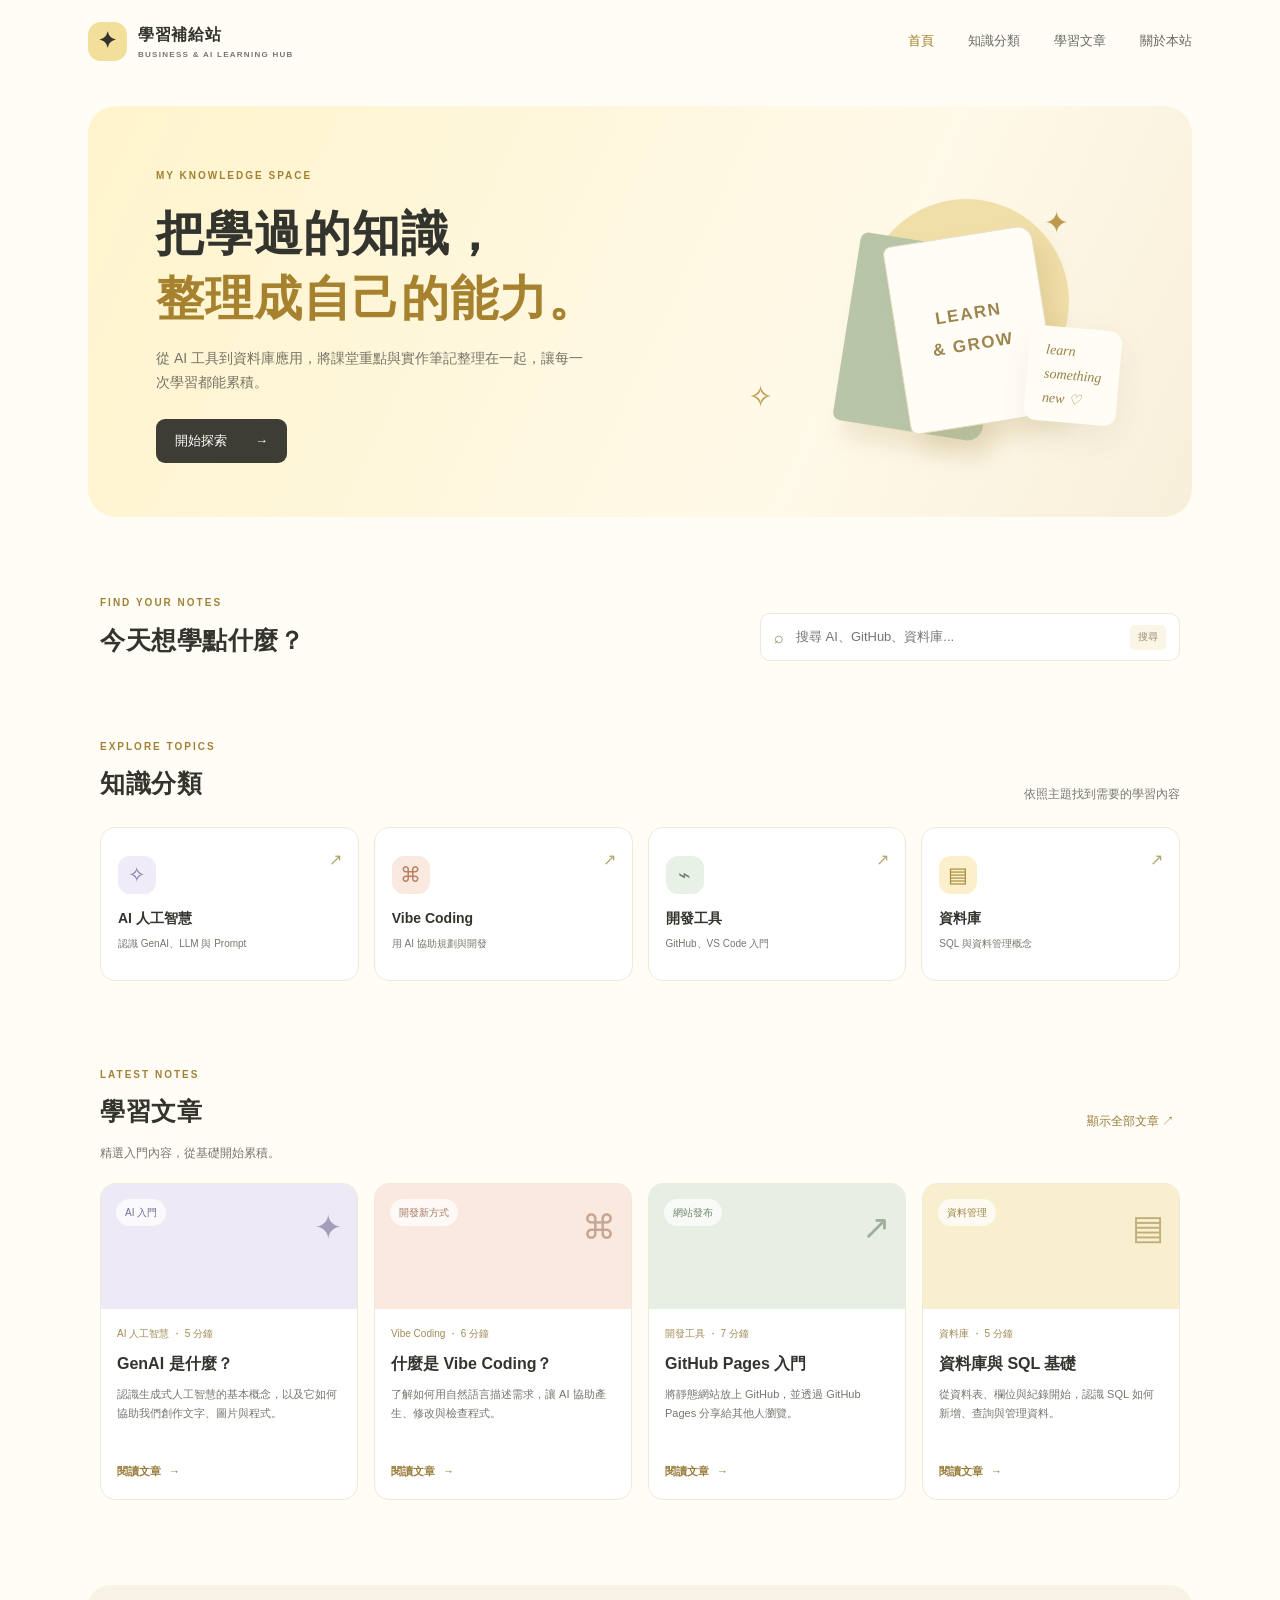
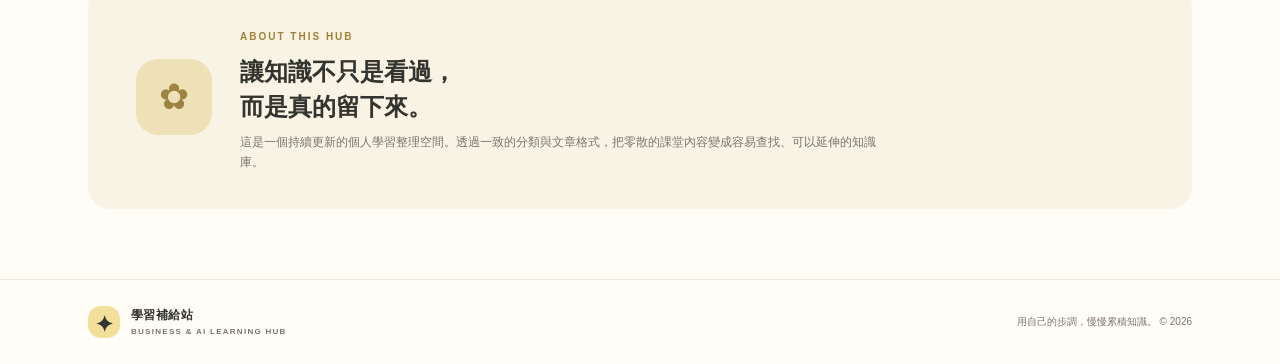
==== index.html @ 2a72de05 "Initial commit - 建立 AI 學習知識庫" ====
<!doctype html>
<html lang="zh-Hant">
<head>
  <meta charset="utf-8">
  <meta name="viewport" content="width=device-width, initial-scale=1">
  <meta name="description" content="整理 AI、Vibe Coding、GitHub 與資料庫知識的商資系學習網站。">
  <title>商資系 AI 學習知識庫</title>
  <link rel="stylesheet" href="style.css">
</head>
<body>
  <header class="site-header">
    <a class="brand" href="index.html" aria-label="回到首頁">
      <span class="brand-mark">✦</span>
      <span>學習補給站<small>BUSINESS & AI LEARNING HUB</small></span>
    </a>
    <nav aria-label="主要導覽">
      <a class="active" href="#home">首頁</a>
      <a href="#topics">知識分類</a>
      <a href="#articles">學習文章</a>
      <a href="#about">關於本站</a>
    </nav>
  </header>

  <main>
    <section class="hero" id="home">
      <div class="hero-copy">
        <span class="eyebrow">MY KNOWLEDGE SPACE</span>
        <h1>把學過的知識，<br><em>整理成自己的能力。</em></h1>
        <p>從 AI 工具到資料庫應用，將課堂重點與實作筆記整理在一起，讓每一次學習都能累積。</p>
        <a class="primary-btn" href="#articles">開始探索 <span>→</span></a>
      </div>
      <div class="hero-art" aria-label="學習知識插畫" role="img">
        <div class="sun"></div><div class="book book-back"></div><div class="book book-front"></div>
        <div class="spark spark-one">✦</div><div class="spark spark-two">✧</div>
        <div class="art-note">learn<br>something<br>new ♡</div>
      </div>
    </section>

    <section class="search-section" aria-label="搜尋文章">
      <div><span class="section-kicker">FIND YOUR NOTES</span><h2>今天想學點什麼？</h2></div>
      <label class="search-box"><span>⌕</span><input id="searchInput" type="search" placeholder="搜尋 AI、GitHub、資料庫..." aria-label="搜尋文章"><kbd>搜尋</kbd></label>
    </section>

    <section class="section" id="topics">
      <div class="section-heading"><div><span class="section-kicker">EXPLORE TOPICS</span><h2>知識分類</h2></div><p>依照主題找到需要的學習內容</p></div>
      <div class="topic-grid">
        <button class="topic-card" data-category="AI 人工智慧"><span class="topic-icon lavender">✧</span><strong>AI 人工智慧</strong><small>認識 GenAI、LLM 與 Prompt</small><span class="topic-arrow">↗</span></button>
        <button class="topic-card" data-category="Vibe Coding"><span class="topic-icon peach">⌘</span><strong>Vibe Coding</strong><small>用 AI 協助規劃與開發</small><span class="topic-arrow">↗</span></button>
        <button class="topic-card" data-category="開發工具"><span class="topic-icon mint">⌁</span><strong>開發工具</strong><small>GitHub、VS Code 入門</small><span class="topic-arrow">↗</span></button>
        <button class="topic-card" data-category="資料庫"><span class="topic-icon yellow">▤</span><strong>資料庫</strong><small>SQL 與資料管理概念</small><span class="topic-arrow">↗</span></button>
      </div>
    </section>

    <section class="section articles-section" id="articles">
      <div class="section-heading"><div><span class="section-kicker">LATEST NOTES</span><h2>學習文章</h2></div><button class="text-btn" id="clearFilter">顯示全部文章 ↗</button></div>
      <p class="results-note" id="resultsNote" aria-live="polite">精選入門內容，從基礎開始累積。</p>
      <div class="article-grid" id="articleGrid">
        <article class="article-card" data-category="AI 人工智慧" data-search="GenAI 生成式人工智慧 文字 圖片">
          <div class="article-top ai-bg"><span>AI 入門</span><b>✦</b></div><div class="article-body"><div class="meta">AI 人工智慧 ・ 5 分鐘</div><h3>GenAI 是什麼？</h3><p>認識生成式人工智慧的基本概念，以及它如何協助我們創作文字、圖片與程式。</p><a href="pages/genai.html">閱讀文章 <span>→</span></a></div>
        </article>
        <article class="article-card" data-category="Vibe Coding" data-search="Vibe Coding AI 程式 開發">
          <div class="article-top vibe-bg"><span>開發新方式</span><b>⌘</b></div><div class="article-body"><div class="meta">Vibe Coding ・ 6 分鐘</div><h3>什麼是 Vibe Coding？</h3><p>了解如何用自然語言描述需求，讓 AI 協助產生、修改與檢查程式。</p><a href="pages/vibe-coding.html">閱讀文章 <span>→</span></a></div>
        </article>
        <article class="article-card" data-category="開發工具" data-search="GitHub Pages 網站 部署 Repository">
          <div class="article-top github-bg"><span>網站發布</span><b>↗</b></div><div class="article-body"><div class="meta">開發工具 ・ 7 分鐘</div><h3>GitHub Pages 入門</h3><p>將靜態網站放上 GitHub，並透過 GitHub Pages 分享給其他人瀏覽。</p><a href="pages/github-pages.html">閱讀文章 <span>→</span></a></div>
        </article>
        <article class="article-card" data-category="資料庫" data-search="資料庫 SQL 資料表 查詢">
          <div class="article-top db-bg"><span>資料管理</span><b>▤</b></div><div class="article-body"><div class="meta">資料庫 ・ 5 分鐘</div><h3>資料庫與 SQL 基礎</h3><p>從資料表、欄位與紀錄開始，認識 SQL 如何新增、查詢與管理資料。</p><a href="pages/database.html">閱讀文章 <span>→</span></a></div>
        </article>
      </div>
      <div class="empty-state" id="emptyState" hidden>找不到符合的文章，試試其他關鍵字吧！</div>
    </section>

    <section class="about" id="about"><div class="about-icon">✿</div><div><span class="section-kicker">ABOUT THIS HUB</span><h2>讓知識不只是看過，<br>而是真的留下來。</h2><p>這是一個持續更新的個人學習整理空間。透過一致的分類與文章格式，把零散的課堂內容變成容易查找、可以延伸的知識庫。</p></div></section>
  </main>

  <footer><a class="brand footer-brand" href="index.html"><span class="brand-mark">✦</span><span>學習補給站<small>BUSINESS & AI LEARNING HUB</small></span></a><span>用自己的步調，慢慢累積知識。 © 2026</span></footer>
  <script src="script.js"></script>
</body>
</html>
---- style.css ----
:root{--paper:#fffdf5;--cream:#fff8df;--yellow:#f2df9a;--ink:#34342f;--muted:#77766e;--line:#eee9d9;--white:#fff;--shadow:0 12px 35px rgba(74,64,35,.07)}
*{box-sizing:border-box}html{scroll-behavior:smooth}body{margin:0;background:var(--paper);color:var(--ink);font-family:Inter,"Noto Sans TC","Microsoft JhengHei",sans-serif;line-height:1.7}a{color:inherit;text-decoration:none}button,input{font:inherit}.site-header{height:82px;max-width:1160px;margin:auto;padding:0 28px;display:flex;align-items:center;justify-content:space-between}.brand{display:flex;align-items:center;gap:11px;font-weight:800;letter-spacing:.04em}.brand-mark{display:grid;place-items:center;width:39px;height:39px;border-radius:13px;background:var(--yellow);font-size:22px}.brand small{display:block;font-size:8px;letter-spacing:.16em;color:var(--muted);font-weight:600}.site-header nav{display:flex;gap:34px;font-size:13px;color:#68675f}.site-header nav a{padding:8px 0}.site-header nav a:hover,.site-header nav .active{color:#a17c24}.hero{max-width:1104px;min-height:410px;margin:24px auto 0;padding:54px 68px;border-radius:28px;background:linear-gradient(115deg,#fff4cc,#fff9e9 68%,#f8efda);display:grid;grid-template-columns:1.15fr .85fr;align-items:center;overflow:hidden}.eyebrow,.section-kicker{font-size:10px;letter-spacing:.2em;color:#a18135;font-weight:800}.hero h1{font-size:clamp(32px,4vw,48px);line-height:1.35;letter-spacing:.02em;margin:15px 0}.hero h1 em{font-style:normal;color:#a6812e}.hero-copy p{max-width:440px;color:#777367;font-size:14px;margin:0 0 25px}.primary-btn{display:inline-flex;gap:28px;align-items:center;padding:11px 19px;background:#3e3d35;color:white;border-radius:9px;font-size:13px}.primary-btn:hover{background:#75663f}.hero-art{height:270px;position:relative;display:grid;place-items:center}.sun{position:absolute;width:205px;height:205px;border-radius:50%;background:#f1dfaa;right:55px;top:22px}.book{position:absolute;width:150px;height:190px;border-radius:8px 15px 15px 8px;transform:rotate(-9deg);box-shadow:12px 16px 22px #b49b5a35}.book-back{background:#b8c5a7;right:128px;top:65px;transform:rotate(9deg)}.book-front{background:#fffdf6;right:78px;top:58px;border:1px solid #e8dfc5;display:grid;place-items:center}.book-front:after{content:"LEARN\A & GROW";white-space:pre;text-align:center;line-height:1.8;font-size:17px;font-weight:800;letter-spacing:.1em;color:#9c854e}.art-note{position:absolute;right:5px;bottom:23px;background:#fffdf5;padding:12px 17px;border-radius:12px;box-shadow:var(--shadow);font-family:Georgia,serif;font-style:italic;color:#9a8047;font-size:14px;transform:rotate(5deg)}.spark{position:absolute;color:#bd9b4e;font-size:30px}.spark-one{top:20px;right:55px}.spark-two{bottom:25px;left:35px}.search-section,.section{max-width:1104px;margin:70px auto 0;padding:0 12px}.search-section{display:flex;align-items:end;justify-content:space-between;gap:25px}.search-section h2,.section-heading h2{font-size:25px;margin:4px 0 0;letter-spacing:.02em}.search-box{width:min(420px,48%);height:48px;border:1px solid var(--line);background:white;border-radius:10px;display:flex;align-items:center;padding:0 13px;gap:10px;color:#9b8a5d}.search-box input{border:0;outline:0;min-width:0;flex:1;color:var(--ink);font-size:13px}.search-box kbd{font-size:10px;color:#9a8e70;background:#faf5e7;padding:4px 8px;border-radius:5px}.section-heading{display:flex;justify-content:space-between;align-items:end;margin-bottom:22px}.section-heading>p,.results-note{font-size:12px;color:var(--muted);margin:0}.topic-grid{display:grid;grid-template-columns:repeat(4,1fr);gap:15px}.topic-card{position:relative;text-align:left;background:white;border:1px solid var(--line);border-radius:15px;padding:20px 17px;min-height:154px;cursor:pointer;color:var(--ink);transition:.2s}.topic-card:hover,.topic-card.selected{transform:translateY(-3px);border-color:#d7bf78;box-shadow:var(--shadow)}.topic-icon{display:grid;place-items:center;width:38px;height:38px;border-radius:12px;font-size:21px;margin-bottom:13px}.lavender{background:#f0ebf8;color:#8676a6}.peach{background:#fae9df;color:#ba8061}.mint{background:#e8f1e6;color:#71896b}.yellow{background:#fbf0cb;color:#a78938}.topic-card strong{display:block;font-size:14px}.topic-card small{display:block;color:var(--muted);font-size:10px;margin-top:4px}.topic-arrow{position:absolute;right:16px;top:18px;color:#b6a36e}.articles-section{margin-top:78px}.text-btn{border:0;background:none;color:#967b3b;font-size:12px;cursor:pointer}.results-note{margin-top:-12px;margin-bottom:20px}.article-grid{display:grid;grid-template-columns:repeat(4,1fr);gap:16px}.article-card{background:white;border:1px solid var(--line);border-radius:15px;overflow:hidden;transition:.2s}.article-card:hover{transform:translateY(-4px);box-shadow:var(--shadow)}.article-top{height:125px;padding:15px;display:flex;justify-content:space-between;align-items:start}.article-top span{font-size:10px;background:#ffffffb8;padding:5px 9px;border-radius:20px}.article-top b{font-size:34px;font-weight:500;opacity:.6}.ai-bg{background:#eee9f6;color:#766b93}.vibe-bg{background:#f9e9df;color:#a8795f}.github-bg{background:#e7eee4;color:#71856b}.db-bg{background:#f8efce;color:#9c8544}.article-body{padding:16px}.meta{font-size:10px;color:#a18c58}.article-body h3{font-size:16px;margin:8px 0}.article-body p{font-size:11px;color:var(--muted);min-height:57px;margin:0 0 14px}.article-body a{font-size:11px;color:#987b39;font-weight:700}.article-body a span{margin-left:5px}.empty-state{padding:35px;text-align:center;color:var(--muted);font-size:13px}.about{max-width:1104px;margin:85px auto 70px;padding:36px 48px;border-radius:22px;background:#f8f3e5;display:flex;gap:28px;align-items:center}.about-icon{width:76px;height:76px;flex:none;border-radius:22px;background:#eee1b8;display:grid;place-items:center;font-size:36px;color:#9d8343}.about h2{font-size:24px;line-height:1.45;margin:7px 0}.about p{font-size:12px;color:var(--muted);max-width:650px;margin:0}footer{border-top:1px solid var(--line);padding:25px max(28px,calc((100% - 1104px)/2));display:flex;justify-content:space-between;align-items:center;color:var(--muted);font-size:10px}.footer-brand{color:var(--ink);font-size:12px}.footer-brand .brand-mark{width:32px;height:32px}
.page-wrap{max-width:850px;margin:55px auto 90px;padding:0 24px}.back-link{font-size:12px;color:#967b3b}.page-label{margin-top:35px;color:#a18135;font-size:11px;letter-spacing:.15em;font-weight:800}.page-wrap h1{font-size:clamp(30px,5vw,44px);line-height:1.3;margin:10px 0}.page-lead{font-size:16px;color:var(--muted);border-bottom:1px solid var(--line);padding-bottom:28px}.content-card{background:white;border:1px solid var(--line);border-radius:15px;padding:24px;margin:25px 0}.content-card h2{font-size:20px;margin-top:0}.content-card p,.content-card li{font-size:14px;color:#66645b}.content-card code{background:#f6f0df;padding:2px 5px;border-radius:4px}.step-list{padding-left:22px}.site-header nav a:focus-visible,.topic-card:focus-visible,.primary-btn:focus-visible{outline:3px solid #c7a64f;outline-offset:3px}
@media(max-width:800px){.hero{margin:12px 18px 0;padding:40px 35px;grid-template-columns:1fr .75fr}.hero-art{transform:scale(.8);transform-origin:center}.topic-grid,.article-grid{grid-template-columns:repeat(2,1fr)}.section,.search-section{margin-left:18px;margin-right:18px}.about{margin-left:18px;margin-right:18px}}
@media(max-width:560px){.site-header{height:auto;padding:17px 18px;align-items:flex-start;gap:15px;flex-direction:column}.site-header nav{width:100%;gap:22px;overflow:auto;font-size:12px}.hero{display:block;min-height:0;padding:35px 25px}.hero-art{height:205px;transform:scale(.78);margin-top:5px}.search-section{align-items:stretch;flex-direction:column;gap:14px;margin-top:48px}.search-box{width:100%}.section{margin-top:52px}.section-heading{align-items:start;gap:12px}.section-heading>p{max-width:130px;text-align:right}.topic-grid,.article-grid{gap:10px}.topic-card{padding:15px 12px;min-height:145px}.topic-card small{font-size:9px}.article-top{height:100px}.article-body{padding:13px}.article-body p{min-height:72px}.about{padding:25px;gap:16px;align-items:flex-start}.about-icon{width:48px;height:48px;font-size:25px;border-radius:15px}.about h2{font-size:20px}footer{padding:22px 18px;gap:15px;align-items:flex-start;flex-direction:column}}
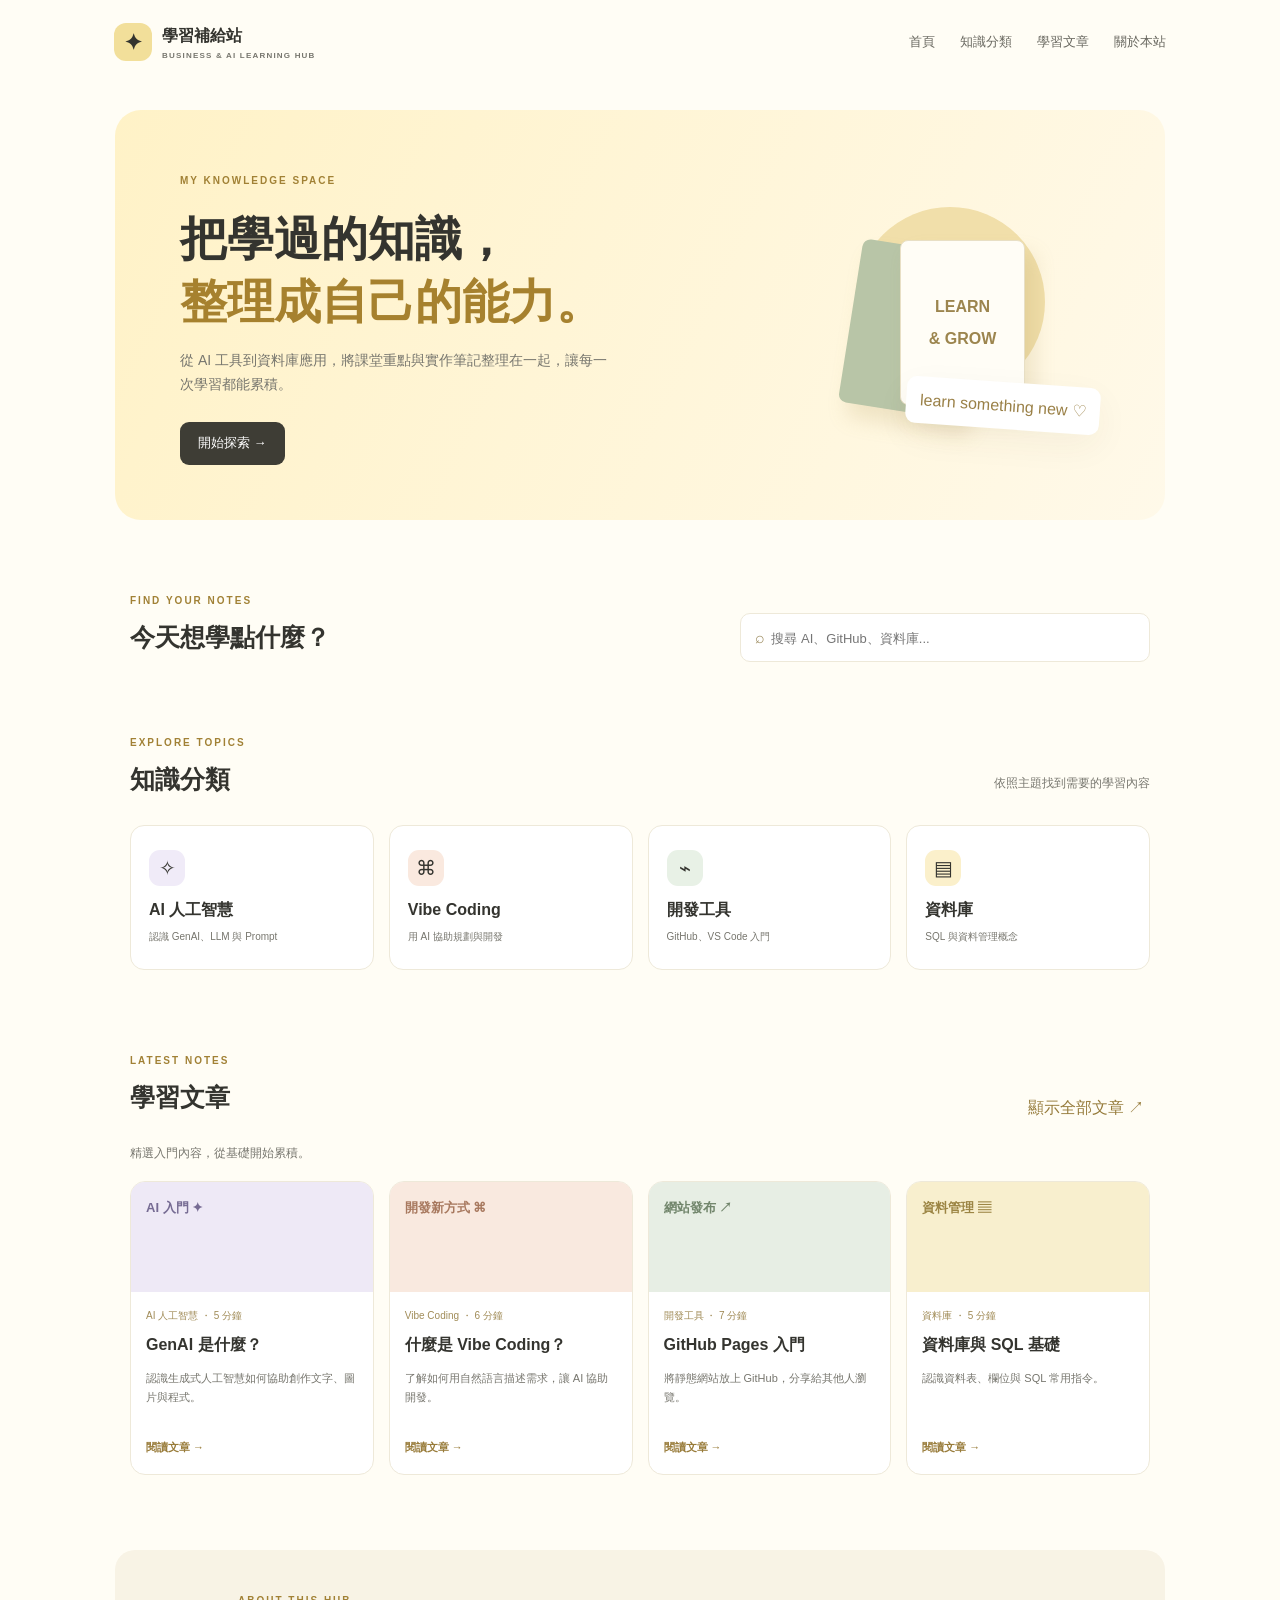
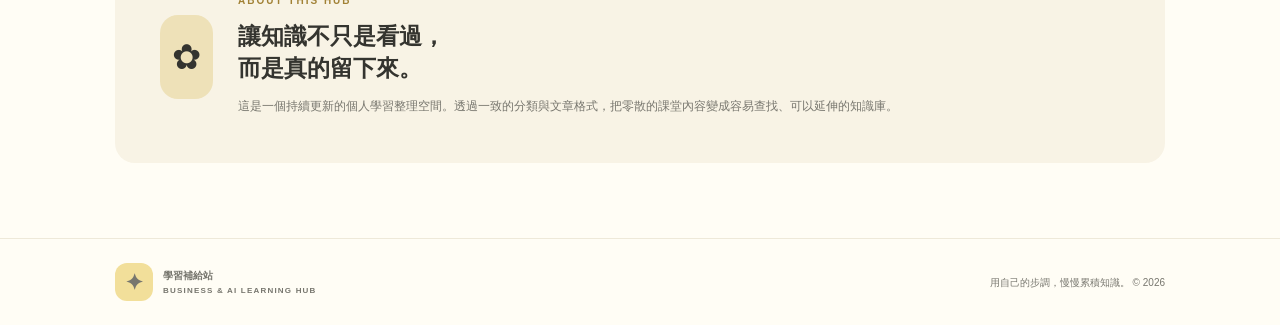
==== commit 9c224147: "Add files via upload" ====
--- a/index.html
+++ b/index.html
@@ -1,80 +1,39 @@
 <!doctype html>
 <html lang="zh-Hant">
 <head>
-  <meta charset="utf-8">
-  <meta name="viewport" content="width=device-width, initial-scale=1">
-  <meta name="description" content="整理 AI、Vibe Coding、GitHub 與資料庫知識的商資系學習網站。">
-  <title>商資系 AI 學習知識庫</title>
-  <link rel="stylesheet" href="style.css">
+<meta charset="utf-8">
+<meta name="viewport" content="width=device-width,initial-scale=1">
+<meta name="description" content="整理 AI、Vibe Coding、GitHub 與資料庫知識的商資系學習網站。">
+<title>商資系 AI 學習知識庫</title>
+<link rel="stylesheet" href="style.css">
 </head>
 <body>
-  <header class="site-header">
-    <a class="brand" href="index.html" aria-label="回到首頁">
-      <span class="brand-mark">✦</span>
-      <span>學習補給站<small>BUSINESS & AI LEARNING HUB</small></span>
-    </a>
-    <nav aria-label="主要導覽">
-      <a class="active" href="#home">首頁</a>
-      <a href="#topics">知識分類</a>
-      <a href="#articles">學習文章</a>
-      <a href="#about">關於本站</a>
-    </nav>
-  </header>
-
-  <main>
-    <section class="hero" id="home">
-      <div class="hero-copy">
-        <span class="eyebrow">MY KNOWLEDGE SPACE</span>
-        <h1>把學過的知識，<br><em>整理成自己的能力。</em></h1>
-        <p>從 AI 工具到資料庫應用，將課堂重點與實作筆記整理在一起，讓每一次學習都能累積。</p>
-        <a class="primary-btn" href="#articles">開始探索 <span>→</span></a>
-      </div>
-      <div class="hero-art" aria-label="學習知識插畫" role="img">
-        <div class="sun"></div><div class="book book-back"></div><div class="book book-front"></div>
-        <div class="spark spark-one">✦</div><div class="spark spark-two">✧</div>
-        <div class="art-note">learn<br>something<br>new ♡</div>
-      </div>
-    </section>
-
-    <section class="search-section" aria-label="搜尋文章">
-      <div><span class="section-kicker">FIND YOUR NOTES</span><h2>今天想學點什麼？</h2></div>
-      <label class="search-box"><span>⌕</span><input id="searchInput" type="search" placeholder="搜尋 AI、GitHub、資料庫..." aria-label="搜尋文章"><kbd>搜尋</kbd></label>
-    </section>
-
-    <section class="section" id="topics">
-      <div class="section-heading"><div><span class="section-kicker">EXPLORE TOPICS</span><h2>知識分類</h2></div><p>依照主題找到需要的學習內容</p></div>
-      <div class="topic-grid">
-        <button class="topic-card" data-category="AI 人工智慧"><span class="topic-icon lavender">✧</span><strong>AI 人工智慧</strong><small>認識 GenAI、LLM 與 Prompt</small><span class="topic-arrow">↗</span></button>
-        <button class="topic-card" data-category="Vibe Coding"><span class="topic-icon peach">⌘</span><strong>Vibe Coding</strong><small>用 AI 協助規劃與開發</small><span class="topic-arrow">↗</span></button>
-        <button class="topic-card" data-category="開發工具"><span class="topic-icon mint">⌁</span><strong>開發工具</strong><small>GitHub、VS Code 入門</small><span class="topic-arrow">↗</span></button>
-        <button class="topic-card" data-category="資料庫"><span class="topic-icon yellow">▤</span><strong>資料庫</strong><small>SQL 與資料管理概念</small><span class="topic-arrow">↗</span></button>
-      </div>
-    </section>
-
-    <section class="section articles-section" id="articles">
-      <div class="section-heading"><div><span class="section-kicker">LATEST NOTES</span><h2>學習文章</h2></div><button class="text-btn" id="clearFilter">顯示全部文章 ↗</button></div>
-      <p class="results-note" id="resultsNote" aria-live="polite">精選入門內容，從基礎開始累積。</p>
-      <div class="article-grid" id="articleGrid">
-        <article class="article-card" data-category="AI 人工智慧" data-search="GenAI 生成式人工智慧 文字 圖片">
-          <div class="article-top ai-bg"><span>AI 入門</span><b>✦</b></div><div class="article-body"><div class="meta">AI 人工智慧 ・ 5 分鐘</div><h3>GenAI 是什麼？</h3><p>認識生成式人工智慧的基本概念，以及它如何協助我們創作文字、圖片與程式。</p><a href="pages/genai.html">閱讀文章 <span>→</span></a></div>
-        </article>
-        <article class="article-card" data-category="Vibe Coding" data-search="Vibe Coding AI 程式 開發">
-          <div class="article-top vibe-bg"><span>開發新方式</span><b>⌘</b></div><div class="article-body"><div class="meta">Vibe Coding ・ 6 分鐘</div><h3>什麼是 Vibe Coding？</h3><p>了解如何用自然語言描述需求，讓 AI 協助產生、修改與檢查程式。</p><a href="pages/vibe-coding.html">閱讀文章 <span>→</span></a></div>
-        </article>
-        <article class="article-card" data-category="開發工具" data-search="GitHub Pages 網站 部署 Repository">
-          <div class="article-top github-bg"><span>網站發布</span><b>↗</b></div><div class="article-body"><div class="meta">開發工具 ・ 7 分鐘</div><h3>GitHub Pages 入門</h3><p>將靜態網站放上 GitHub，並透過 GitHub Pages 分享給其他人瀏覽。</p><a href="pages/github-pages.html">閱讀文章 <span>→</span></a></div>
-        </article>
-        <article class="article-card" data-category="資料庫" data-search="資料庫 SQL 資料表 查詢">
-          <div class="article-top db-bg"><span>資料管理</span><b>▤</b></div><div class="article-body"><div class="meta">資料庫 ・ 5 分鐘</div><h3>資料庫與 SQL 基礎</h3><p>從資料表、欄位與紀錄開始，認識 SQL 如何新增、查詢與管理資料。</p><a href="pages/database.html">閱讀文章 <span>→</span></a></div>
-        </article>
-      </div>
-      <div class="empty-state" id="emptyState" hidden>找不到符合的文章，試試其他關鍵字吧！</div>
-    </section>
-
-    <section class="about" id="about"><div class="about-icon">✿</div><div><span class="section-kicker">ABOUT THIS HUB</span><h2>讓知識不只是看過，<br>而是真的留下來。</h2><p>這是一個持續更新的個人學習整理空間。透過一致的分類與文章格式，把零散的課堂內容變成容易查找、可以延伸的知識庫。</p></div></section>
-  </main>
-
-  <footer><a class="brand footer-brand" href="index.html"><span class="brand-mark">✦</span><span>學習補給站<small>BUSINESS & AI LEARNING HUB</small></span></a><span>用自己的步調，慢慢累積知識。 © 2026</span></footer>
-  <script src="script.js"></script>
-</body>
-</html>
+<header class="site-header">
+<a class="brand" href="index.html"><span class="brand-mark">✦</span><span>學習補給站<small>BUSINESS & AI LEARNING HUB</small></span></a>
+<nav><a href="#home">首頁</a><a href="#topics">知識分類</a><a href="#articles">學習文章</a><a href="#about">關於本站</a></nav>
+</header>
+<main>
+<section class="hero" id="home">
+<div><span class="eyebrow">MY KNOWLEDGE SPACE</span><h1>把學過的知識，<br><em>整理成自己的能力。</em></h1><p>從 AI 工具到資料庫應用，將課堂重點與實作筆記整理在一起，讓每一次學習都能累積。</p><a class="primary-btn" href="#articles">開始探索 →</a></div>
+<div class="hero-art" aria-label="學習知識插畫"><div class="sun"></div><div class="book back"></div><div class="book front">LEARN<br>& GROW</div><div class="art-note">learn something new ♡</div></div>
+</section>
+<section class="search-section"><div><span class="section-kicker">FIND YOUR NOTES</span><h2>今天想學點什麼？</h2></div><label class="search-box">⌕ <input id="searchInput" type="search" placeholder="搜尋 AI、GitHub、資料庫..." aria-label="搜尋文章"></label></section>
+<section class="section" id="topics"><div class="section-heading"><div><span class="section-kicker">EXPLORE TOPICS</span><h2>知識分類</h2></div><p>依照主題找到需要的學習內容</p></div>
+<div class="topic-grid">
+<button class="topic-card" data-category="AI 人工智慧"><span class="topic-icon lavender">✧</span><strong>AI 人工智慧</strong><small>認識 GenAI、LLM 與 Prompt</small></button>
+<button class="topic-card" data-category="Vibe Coding"><span class="topic-icon peach">⌘</span><strong>Vibe Coding</strong><small>用 AI 協助規劃與開發</small></button>
+<button class="topic-card" data-category="開發工具"><span class="topic-icon mint">⌁</span><strong>開發工具</strong><small>GitHub、VS Code 入門</small></button>
+<button class="topic-card" data-category="資料庫"><span class="topic-icon yellow">▤</span><strong>資料庫</strong><small>SQL 與資料管理概念</small></button>
+</div></section>
+<section class="section articles-section" id="articles"><div class="section-heading"><div><span class="section-kicker">LATEST NOTES</span><h2>學習文章</h2></div><button class="text-btn" id="clearFilter">顯示全部文章 ↗</button></div><p id="resultsNote" class="results-note">精選入門內容，從基礎開始累積。</p>
+<div class="article-grid">
+<article class="article-card" data-category="AI 人工智慧" data-search="GenAI 生成式人工智慧 文字 圖片"><div class="article-top ai-bg">AI 入門 ✦</div><div class="article-body"><div class="meta">AI 人工智慧 ・ 5 分鐘</div><h3>GenAI 是什麼？</h3><p>認識生成式人工智慧如何協助創作文字、圖片與程式。</p><a href="genai.html">閱讀文章 →</a></div></article>
+<article class="article-card" data-category="Vibe Coding" data-search="Vibe Coding AI 程式 開發"><div class="article-top vibe-bg">開發新方式 ⌘</div><div class="article-body"><div class="meta">Vibe Coding ・ 6 分鐘</div><h3>什麼是 Vibe Coding？</h3><p>了解如何用自然語言描述需求，讓 AI 協助開發。</p><a href="vibe-coding.html">閱讀文章 →</a></div></article>
+<article class="article-card" data-category="開發工具" data-search="GitHub Pages 網站 部署 Repository"><div class="article-top github-bg">網站發布 ↗</div><div class="article-body"><div class="meta">開發工具 ・ 7 分鐘</div><h3>GitHub Pages 入門</h3><p>將靜態網站放上 GitHub，分享給其他人瀏覽。</p><a href="github-pages.html">閱讀文章 →</a></div></article>
+<article class="article-card" data-category="資料庫" data-search="資料庫 SQL 資料表 查詢"><div class="article-top db-bg">資料管理 ▤</div><div class="article-body"><div class="meta">資料庫 ・ 5 分鐘</div><h3>資料庫與 SQL 基礎</h3><p>認識資料表、欄位與 SQL 常用指令。</p><a href="database.html">閱讀文章 →</a></div></article>
+</div><div id="emptyState" class="empty-state" hidden>找不到符合的文章，試試其他關鍵字吧！</div></section>
+<section class="about" id="about"><div class="about-icon">✿</div><div><span class="section-kicker">ABOUT THIS HUB</span><h2>讓知識不只是看過，<br>而是真的留下來。</h2><p>這是一個持續更新的個人學習整理空間。透過一致的分類與文章格式，把零散的課堂內容變成容易查找、可以延伸的知識庫。</p></div></section>
+</main>
+<footer><a class="brand" href="index.html"><span class="brand-mark">✦</span><span>學習補給站<small>BUSINESS & AI LEARNING HUB</small></span></a><span>用自己的步調，慢慢累積知識。 © 2026</span></footer>
+<script src="script.js"></script>
+</body></html>
--- a/style.css
+++ b/style.css
@@ -1,5 +1,5 @@
-:root{--paper:#fffdf5;--cream:#fff8df;--yellow:#f2df9a;--ink:#34342f;--muted:#77766e;--line:#eee9d9;--white:#fff;--shadow:0 12px 35px rgba(74,64,35,.07)}
-*{box-sizing:border-box}html{scroll-behavior:smooth}body{margin:0;background:var(--paper);color:var(--ink);font-family:Inter,"Noto Sans TC","Microsoft JhengHei",sans-serif;line-height:1.7}a{color:inherit;text-decoration:none}button,input{font:inherit}.site-header{height:82px;max-width:1160px;margin:auto;padding:0 28px;display:flex;align-items:center;justify-content:space-between}.brand{display:flex;align-items:center;gap:11px;font-weight:800;letter-spacing:.04em}.brand-mark{display:grid;place-items:center;width:39px;height:39px;border-radius:13px;background:var(--yellow);font-size:22px}.brand small{display:block;font-size:8px;letter-spacing:.16em;color:var(--muted);font-weight:600}.site-header nav{display:flex;gap:34px;font-size:13px;color:#68675f}.site-header nav a{padding:8px 0}.site-header nav a:hover,.site-header nav .active{color:#a17c24}.hero{max-width:1104px;min-height:410px;margin:24px auto 0;padding:54px 68px;border-radius:28px;background:linear-gradient(115deg,#fff4cc,#fff9e9 68%,#f8efda);display:grid;grid-template-columns:1.15fr .85fr;align-items:center;overflow:hidden}.eyebrow,.section-kicker{font-size:10px;letter-spacing:.2em;color:#a18135;font-weight:800}.hero h1{font-size:clamp(32px,4vw,48px);line-height:1.35;letter-spacing:.02em;margin:15px 0}.hero h1 em{font-style:normal;color:#a6812e}.hero-copy p{max-width:440px;color:#777367;font-size:14px;margin:0 0 25px}.primary-btn{display:inline-flex;gap:28px;align-items:center;padding:11px 19px;background:#3e3d35;color:white;border-radius:9px;font-size:13px}.primary-btn:hover{background:#75663f}.hero-art{height:270px;position:relative;display:grid;place-items:center}.sun{position:absolute;width:205px;height:205px;border-radius:50%;background:#f1dfaa;right:55px;top:22px}.book{position:absolute;width:150px;height:190px;border-radius:8px 15px 15px 8px;transform:rotate(-9deg);box-shadow:12px 16px 22px #b49b5a35}.book-back{background:#b8c5a7;right:128px;top:65px;transform:rotate(9deg)}.book-front{background:#fffdf6;right:78px;top:58px;border:1px solid #e8dfc5;display:grid;place-items:center}.book-front:after{content:"LEARN\A & GROW";white-space:pre;text-align:center;line-height:1.8;font-size:17px;font-weight:800;letter-spacing:.1em;color:#9c854e}.art-note{position:absolute;right:5px;bottom:23px;background:#fffdf5;padding:12px 17px;border-radius:12px;box-shadow:var(--shadow);font-family:Georgia,serif;font-style:italic;color:#9a8047;font-size:14px;transform:rotate(5deg)}.spark{position:absolute;color:#bd9b4e;font-size:30px}.spark-one{top:20px;right:55px}.spark-two{bottom:25px;left:35px}.search-section,.section{max-width:1104px;margin:70px auto 0;padding:0 12px}.search-section{display:flex;align-items:end;justify-content:space-between;gap:25px}.search-section h2,.section-heading h2{font-size:25px;margin:4px 0 0;letter-spacing:.02em}.search-box{width:min(420px,48%);height:48px;border:1px solid var(--line);background:white;border-radius:10px;display:flex;align-items:center;padding:0 13px;gap:10px;color:#9b8a5d}.search-box input{border:0;outline:0;min-width:0;flex:1;color:var(--ink);font-size:13px}.search-box kbd{font-size:10px;color:#9a8e70;background:#faf5e7;padding:4px 8px;border-radius:5px}.section-heading{display:flex;justify-content:space-between;align-items:end;margin-bottom:22px}.section-heading>p,.results-note{font-size:12px;color:var(--muted);margin:0}.topic-grid{display:grid;grid-template-columns:repeat(4,1fr);gap:15px}.topic-card{position:relative;text-align:left;background:white;border:1px solid var(--line);border-radius:15px;padding:20px 17px;min-height:154px;cursor:pointer;color:var(--ink);transition:.2s}.topic-card:hover,.topic-card.selected{transform:translateY(-3px);border-color:#d7bf78;box-shadow:var(--shadow)}.topic-icon{display:grid;place-items:center;width:38px;height:38px;border-radius:12px;font-size:21px;margin-bottom:13px}.lavender{background:#f0ebf8;color:#8676a6}.peach{background:#fae9df;color:#ba8061}.mint{background:#e8f1e6;color:#71896b}.yellow{background:#fbf0cb;color:#a78938}.topic-card strong{display:block;font-size:14px}.topic-card small{display:block;color:var(--muted);font-size:10px;margin-top:4px}.topic-arrow{position:absolute;right:16px;top:18px;color:#b6a36e}.articles-section{margin-top:78px}.text-btn{border:0;background:none;color:#967b3b;font-size:12px;cursor:pointer}.results-note{margin-top:-12px;margin-bottom:20px}.article-grid{display:grid;grid-template-columns:repeat(4,1fr);gap:16px}.article-card{background:white;border:1px solid var(--line);border-radius:15px;overflow:hidden;transition:.2s}.article-card:hover{transform:translateY(-4px);box-shadow:var(--shadow)}.article-top{height:125px;padding:15px;display:flex;justify-content:space-between;align-items:start}.article-top span{font-size:10px;background:#ffffffb8;padding:5px 9px;border-radius:20px}.article-top b{font-size:34px;font-weight:500;opacity:.6}.ai-bg{background:#eee9f6;color:#766b93}.vibe-bg{background:#f9e9df;color:#a8795f}.github-bg{background:#e7eee4;color:#71856b}.db-bg{background:#f8efce;color:#9c8544}.article-body{padding:16px}.meta{font-size:10px;color:#a18c58}.article-body h3{font-size:16px;margin:8px 0}.article-body p{font-size:11px;color:var(--muted);min-height:57px;margin:0 0 14px}.article-body a{font-size:11px;color:#987b39;font-weight:700}.article-body a span{margin-left:5px}.empty-state{padding:35px;text-align:center;color:var(--muted);font-size:13px}.about{max-width:1104px;margin:85px auto 70px;padding:36px 48px;border-radius:22px;background:#f8f3e5;display:flex;gap:28px;align-items:center}.about-icon{width:76px;height:76px;flex:none;border-radius:22px;background:#eee1b8;display:grid;place-items:center;font-size:36px;color:#9d8343}.about h2{font-size:24px;line-height:1.45;margin:7px 0}.about p{font-size:12px;color:var(--muted);max-width:650px;margin:0}footer{border-top:1px solid var(--line);padding:25px max(28px,calc((100% - 1104px)/2));display:flex;justify-content:space-between;align-items:center;color:var(--muted);font-size:10px}.footer-brand{color:var(--ink);font-size:12px}.footer-brand .brand-mark{width:32px;height:32px}
-.page-wrap{max-width:850px;margin:55px auto 90px;padding:0 24px}.back-link{font-size:12px;color:#967b3b}.page-label{margin-top:35px;color:#a18135;font-size:11px;letter-spacing:.15em;font-weight:800}.page-wrap h1{font-size:clamp(30px,5vw,44px);line-height:1.3;margin:10px 0}.page-lead{font-size:16px;color:var(--muted);border-bottom:1px solid var(--line);padding-bottom:28px}.content-card{background:white;border:1px solid var(--line);border-radius:15px;padding:24px;margin:25px 0}.content-card h2{font-size:20px;margin-top:0}.content-card p,.content-card li{font-size:14px;color:#66645b}.content-card code{background:#f6f0df;padding:2px 5px;border-radius:4px}.step-list{padding-left:22px}.site-header nav a:focus-visible,.topic-card:focus-visible,.primary-btn:focus-visible{outline:3px solid #c7a64f;outline-offset:3px}
-@media(max-width:800px){.hero{margin:12px 18px 0;padding:40px 35px;grid-template-columns:1fr .75fr}.hero-art{transform:scale(.8);transform-origin:center}.topic-grid,.article-grid{grid-template-columns:repeat(2,1fr)}.section,.search-section{margin-left:18px;margin-right:18px}.about{margin-left:18px;margin-right:18px}}
-@media(max-width:560px){.site-header{height:auto;padding:17px 18px;align-items:flex-start;gap:15px;flex-direction:column}.site-header nav{width:100%;gap:22px;overflow:auto;font-size:12px}.hero{display:block;min-height:0;padding:35px 25px}.hero-art{height:205px;transform:scale(.78);margin-top:5px}.search-section{align-items:stretch;flex-direction:column;gap:14px;margin-top:48px}.search-box{width:100%}.section{margin-top:52px}.section-heading{align-items:start;gap:12px}.section-heading>p{max-width:130px;text-align:right}.topic-grid,.article-grid{gap:10px}.topic-card{padding:15px 12px;min-height:145px}.topic-card small{font-size:9px}.article-top{height:100px}.article-body{padding:13px}.article-body p{min-height:72px}.about{padding:25px;gap:16px;align-items:flex-start}.about-icon{width:48px;height:48px;font-size:25px;border-radius:15px}.about h2{font-size:20px}footer{padding:22px 18px;gap:15px;align-items:flex-start;flex-direction:column}}
+:root{--paper:#fffdf5;--yellow:#f2df9a;--ink:#34342f;--muted:#77766e;--line:#eee9d9;--shadow:0 12px 35px #4a40230d}
+*{box-sizing:border-box}html{scroll-behavior:smooth}body{margin:0;background:var(--paper);color:var(--ink);font-family:Arial,"Noto Sans TC","Microsoft JhengHei",sans-serif;line-height:1.7}a{color:inherit;text-decoration:none}button,input{font:inherit}.site-header{max-width:1100px;margin:auto;padding:22px 24px;display:flex;justify-content:space-between;align-items:center;gap:20px}.brand{display:flex;align-items:center;gap:10px;font-weight:800}.brand-mark{display:grid;place-items:center;background:var(--yellow);border-radius:12px;width:38px;height:38px;font-size:22px}.brand small{display:block;font-size:8px;letter-spacing:.15em;color:var(--muted)}nav{display:flex;gap:25px;font-size:13px;color:#68675f}.hero{max-width:1050px;margin:25px auto 0;padding:55px 65px;border-radius:26px;background:linear-gradient(115deg,#fff2c7,#fff9e9);display:grid;grid-template-columns:1.2fr .8fr;align-items:center}.eyebrow,.section-kicker{font-size:10px;letter-spacing:.2em;color:#a18135;font-weight:800}.hero h1{font-size:clamp(32px,4vw,47px);line-height:1.35;margin:15px 0}.hero h1 em{font-style:normal;color:#a6812e}.hero p{max-width:440px;color:var(--muted);font-size:14px}.primary-btn{display:inline-block;background:#3e3d35;color:white;padding:10px 18px;border-radius:9px;font-size:13px;margin-top:12px}.hero-art{height:245px;position:relative;display:grid;place-items:center}.sun{position:absolute;width:190px;height:190px;border-radius:50%;background:#f1dfaa;right:55px;top:15px}.book{position:absolute;width:125px;height:165px;border-radius:8px;box-shadow:10px 14px 20px #b49b5a35}.book.back{background:#b8c5a7;right:125px;top:55px;transform:rotate(9deg)}.book.front{background:#fffdf6;border:1px solid #e8dfc5;right:75px;top:48px;display:grid;place-content:center;text-align:center;font-weight:bold;color:#9c854e;line-height:2}.art-note{position:absolute;right:0;bottom:8px;background:white;padding:10px 14px;border-radius:10px;box-shadow:var(--shadow);color:#9a8047;transform:rotate(4deg)}.search-section,.section{max-width:1050px;margin:65px auto 0;padding:0 15px}.search-section{display:flex;justify-content:space-between;align-items:end;gap:20px}.search-section h2,.section-heading h2{font-size:25px;margin:4px 0}.search-box{width:min(410px,48%);background:white;border:1px solid var(--line);border-radius:10px;padding:10px 14px;color:#9b8a5d}.search-box input{border:0;outline:0;width:90%;font-size:13px}.section-heading{display:flex;justify-content:space-between;align-items:end;margin-bottom:20px}.section-heading p,.results-note{font-size:12px;color:var(--muted)}.topic-grid,.article-grid{display:grid;grid-template-columns:repeat(4,1fr);gap:15px}.topic-card{background:white;border:1px solid var(--line);border-radius:14px;padding:18px;text-align:left;cursor:pointer;color:var(--ink);min-height:145px}.topic-card:hover,.topic-card.selected,.article-card:hover{box-shadow:var(--shadow);transform:translateY(-3px)}.topic-icon{display:grid;place-items:center;width:36px;height:36px;border-radius:11px;font-size:20px;margin-bottom:10px}.lavender{background:#f0ebf8}.peach{background:#fae9df}.mint{background:#e8f1e6}.yellow{background:#fbf0cb}.topic-card strong,.topic-card small{display:block}.topic-card small{font-size:10px;color:var(--muted);margin-top:4px}.articles-section{margin-top:75px}.text-btn{border:0;background:none;color:#967b3b;cursor:pointer}.results-note{margin:0 0 18px}.article-card{background:white;border:1px solid var(--line);border-radius:15px;overflow:hidden;transition:.2s}.article-top{height:110px;padding:15px;font-size:13px;font-weight:bold}.ai-bg{background:#eee9f6;color:#766b93}.vibe-bg{background:#f9e9df;color:#a8795f}.github-bg{background:#e7eee4;color:#71856b}.db-bg{background:#f8efce;color:#9c8544}.article-body{padding:15px}.meta{font-size:10px;color:#a18c58}.article-body h3{font-size:16px;margin:7px 0}.article-body p{font-size:11px;color:var(--muted);min-height:52px}.article-body a{font-size:11px;color:#987b39;font-weight:bold}.empty-state{text-align:center;padding:30px;color:var(--muted)}.about{max-width:1050px;margin:75px auto;padding:35px 45px;background:#f8f3e5;border-radius:20px;display:flex;gap:25px;align-items:center}.about-icon{font-size:35px;background:#eee1b8;border-radius:18px;padding:12px}.about h2{font-size:23px;line-height:1.4;margin:7px 0}.about p{font-size:12px;color:var(--muted)}footer{border-top:1px solid var(--line);padding:24px max(25px,calc((100% - 1050px)/2));display:flex;justify-content:space-between;align-items:center;color:var(--muted);font-size:10px}
+.page-wrap{max-width:820px;margin:45px auto 80px;padding:0 24px}.back-link{font-size:12px;color:#967b3b}.page-label{margin-top:30px;color:#a18135;font-size:11px;letter-spacing:.15em;font-weight:bold}.page-wrap h1{font-size:clamp(30px,5vw,43px);line-height:1.3;margin:10px 0}.page-lead{font-size:16px;color:var(--muted);border-bottom:1px solid var(--line);padding-bottom:25px}.content-card{background:white;border:1px solid var(--line);border-radius:15px;padding:23px;margin:22px 0}.content-card h2{font-size:19px;margin-top:0}.content-card p,.content-card li{font-size:14px;color:#66645b}.content-card code{background:#f6f0df;padding:2px 5px;border-radius:4px}
+@media(max-width:800px){.hero{margin:12px 18px;padding:35px;grid-template-columns:1fr .8fr}.topic-grid,.article-grid{grid-template-columns:repeat(2,1fr)}.section,.search-section{margin-left:18px;margin-right:18px}.about{margin-left:18px;margin-right:18px}}
+@media(max-width:560px){.site-header{align-items:flex-start;flex-direction:column;padding:17px}.site-header nav{width:100%;gap:17px;overflow:auto;font-size:12px}.hero{display:block;padding:30px 24px}.hero-art{height:190px;transform:scale(.8)}.search-section{align-items:stretch;flex-direction:column;margin-top:45px}.search-box{width:100%}.section{margin-top:48px}.topic-grid,.article-grid{gap:10px}.topic-card{padding:13px;min-height:135px}.article-top{height:90px}.article-body{padding:12px}.about{padding:22px;align-items:flex-start;gap:14px}.about h2{font-size:19px}footer{padding:20px;gap:12px;align-items:flex-start;flex-direction:column}}
